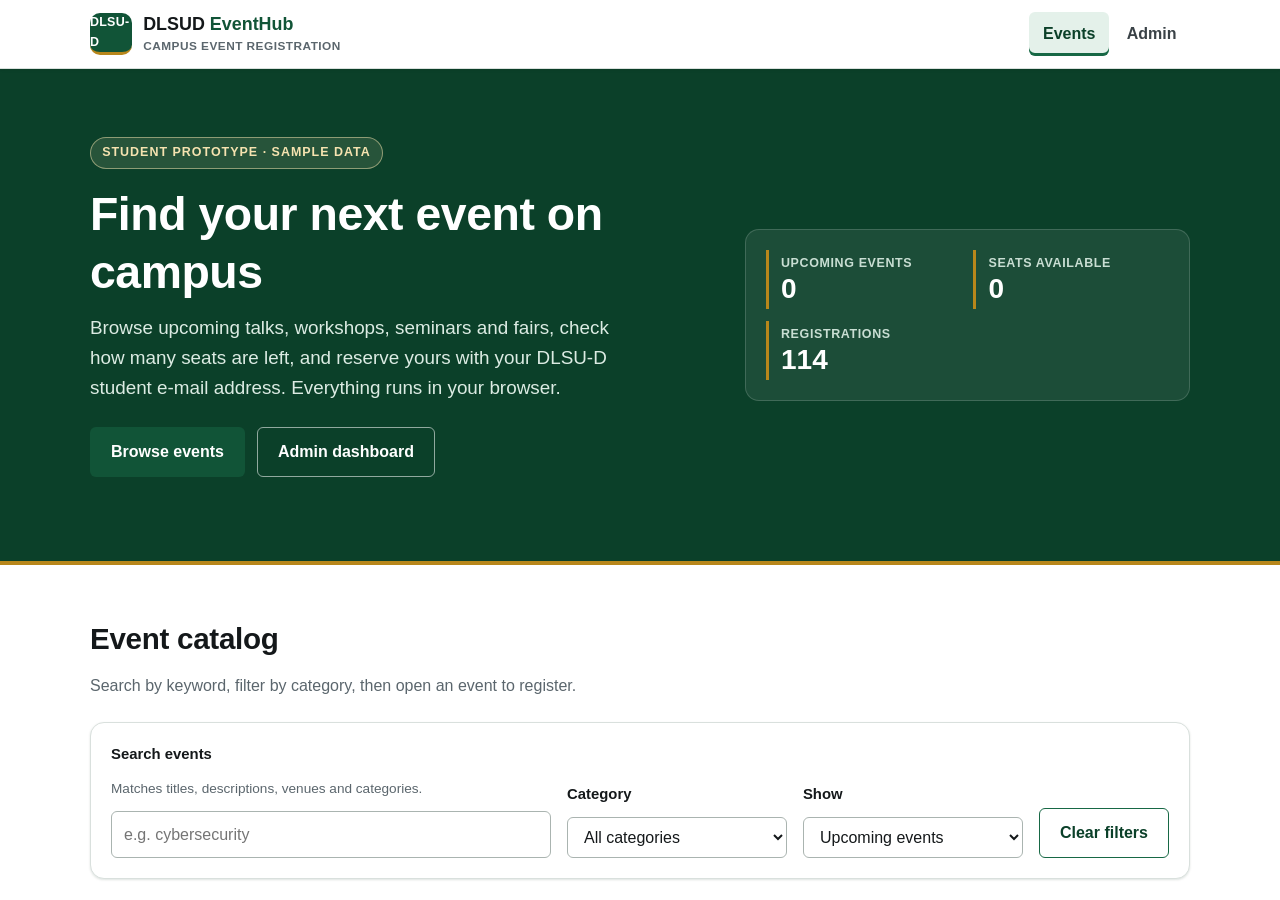
==== index.html @ 373277ae "Build DLSUD EventHub prototype: frontend, database, backend and tests Campus event registration prot" ====
<!DOCTYPE html>
<html lang="en">
<head>
    <meta charset="utf-8">
    <meta name="viewport" content="width=device-width, initial-scale=1">
    <title>DLSUD EventHub</title>
    <meta name="description" content="DLSUD EventHub - a student prototype campus event registration system. Redirects to the application.">
    <!-- GitHub Pages entry point.
         Pages is configured to serve the repository ROOT so that the frontend
         can fetch ../database/schema.sql and ../database/seed.sql. This page
         only forwards visitors to the application, and stays usable if the
         redirect is blocked. -->
    <link rel="canonical" href="frontend/index.html">
    <meta http-equiv="refresh" content="0; url=frontend/index.html">
    <link rel="icon" href="data:image/svg+xml,%3Csvg xmlns='http://www.w3.org/2000/svg' viewBox='0 0 32 32'%3E%3Crect width='32' height='32' rx='7' fill='%23115437'/%3E%3Crect y='26' width='32' height='6' rx='2' fill='%23b8871b'/%3E%3Ctext x='16' y='20' font-family='Arial,Helvetica,sans-serif' font-size='15' font-weight='700' fill='%23ffffff' text-anchor='middle'%3EEH%3C/text%3E%3C/svg%3E">
    <style>
        body { font-family: "Segoe UI", Roboto, Arial, sans-serif; margin: 0;
               min-height: 100vh; display: grid; place-items: center;
               background: #07301f; color: #fff; padding: 1.5rem; }
        main { max-width: 36rem; text-align: center; }
        h1 { font-size: clamp(1.6rem, 1.2rem + 2vw, 2.4rem); margin: 0 0 .5rem; }
        p { color: #c9ded3; line-height: 1.6; }
        a.btn { display: inline-block; margin-top: 1rem; padding: .8rem 1.4rem;
                background: #fff; color: #07301f; font-weight: 700;
                border-radius: 6px; text-decoration: none;
                border-bottom: 3px solid #b8871b; }
        a.btn:focus-visible { outline: 3px solid #b8871b; outline-offset: 3px; }
    </style>
</head>
<body>
    <main>
        <h1>DLSUD EventHub</h1>
        <p>
            Opening the event catalog. If nothing happens, use the link below.
            This is a 4th-year BSIT laboratory prototype and is not an official
            De La Salle University-Dasmarinas system.
        </p>
        <a class="btn" href="frontend/index.html">Open DLSUD EventHub</a>
    </main>
</body>
</html>
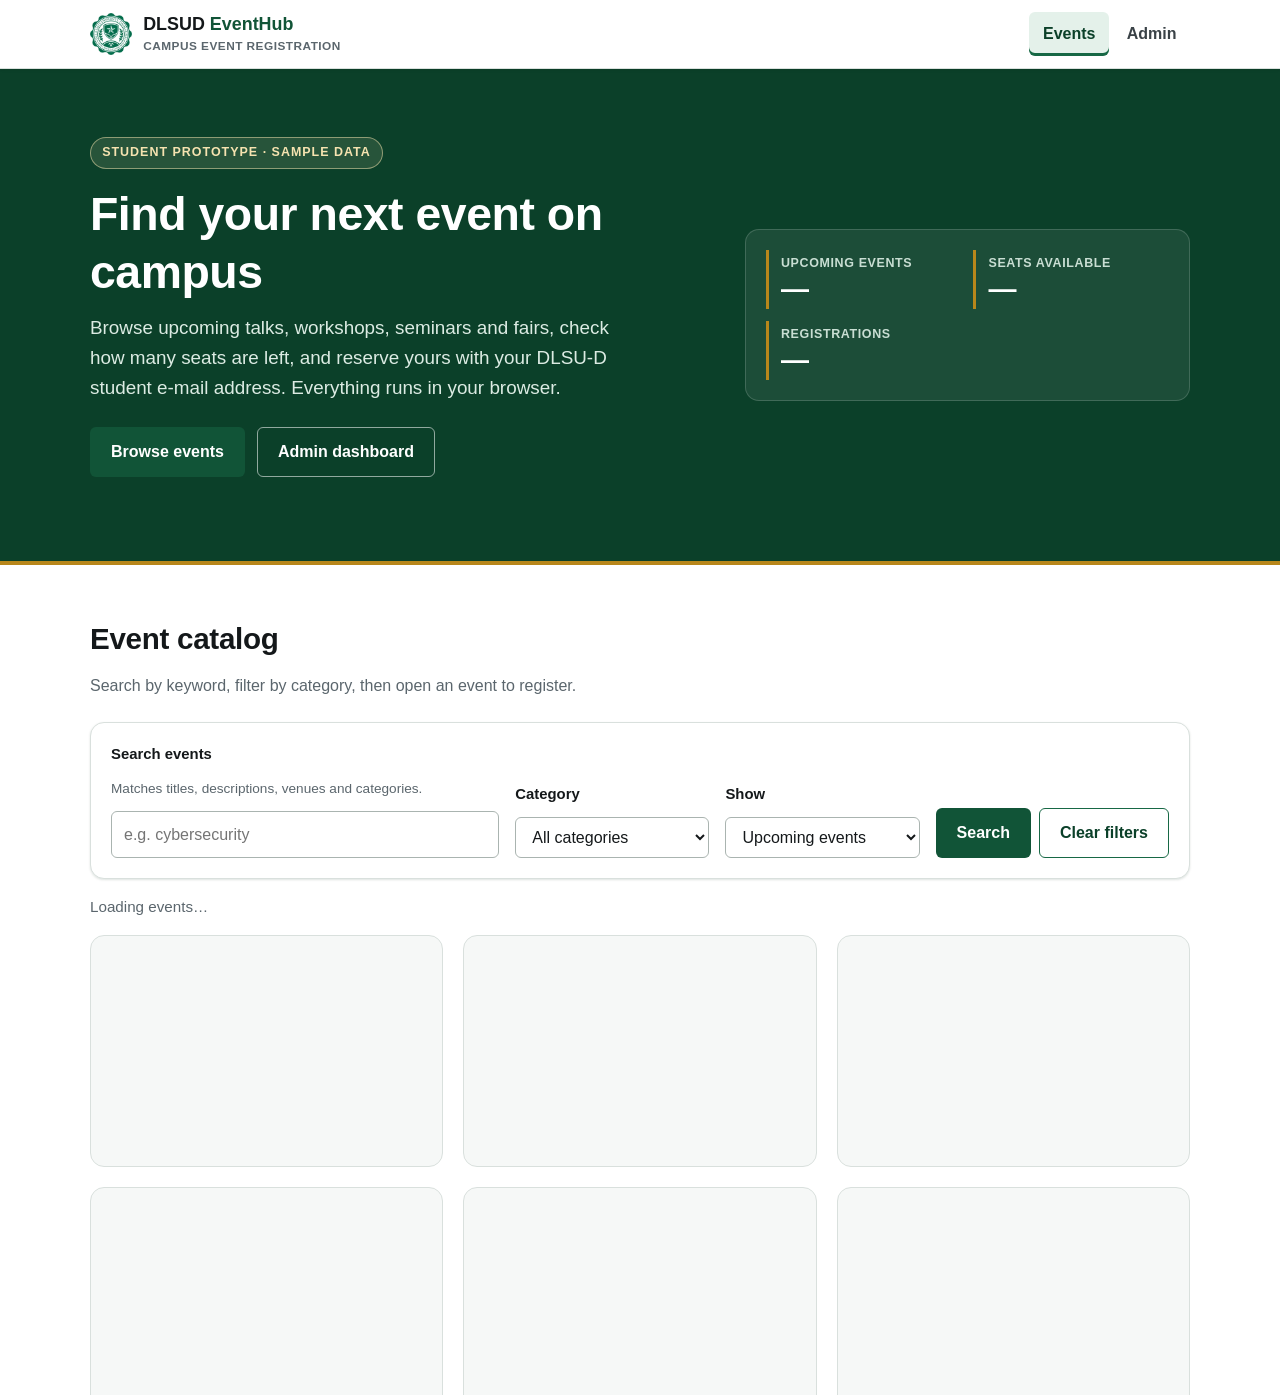
==== commit 44425f6b: "Use the DLSU-D seal as the site logo and favicon Co-Authored-By: Claude Sonnet 5.5 <noreply@anthropi" ====
--- a/index.html
+++ b/index.html
@@ -12,7 +12,7 @@
          redirect is blocked. -->
     <link rel="canonical" href="frontend/index.html">
     <meta http-equiv="refresh" content="0; url=frontend/index.html">
-    <link rel="icon" href="data:image/svg+xml,%3Csvg xmlns='http://www.w3.org/2000/svg' viewBox='0 0 32 32'%3E%3Crect width='32' height='32' rx='7' fill='%23115437'/%3E%3Crect y='26' width='32' height='6' rx='2' fill='%23b8871b'/%3E%3Ctext x='16' y='20' font-family='Arial,Helvetica,sans-serif' font-size='15' font-weight='700' fill='%23ffffff' text-anchor='middle'%3EEH%3C/text%3E%3C/svg%3E">
+    <link rel="icon" type="image/webp" href="frontend/img/logo.webp">
     <style>
         body { font-family: "Segoe UI", Roboto, Arial, sans-serif; margin: 0;
                min-height: 100vh; display: grid; place-items: center;
@@ -29,6 +29,7 @@
 </head>
 <body>
     <main>
+        <img src="frontend/img/logo.webp" alt="De La Salle University-Dasmarinas seal" width="96" height="96">
         <h1>DLSUD EventHub</h1>
         <p>
             Opening the event catalog. If nothing happens, use the link below.
